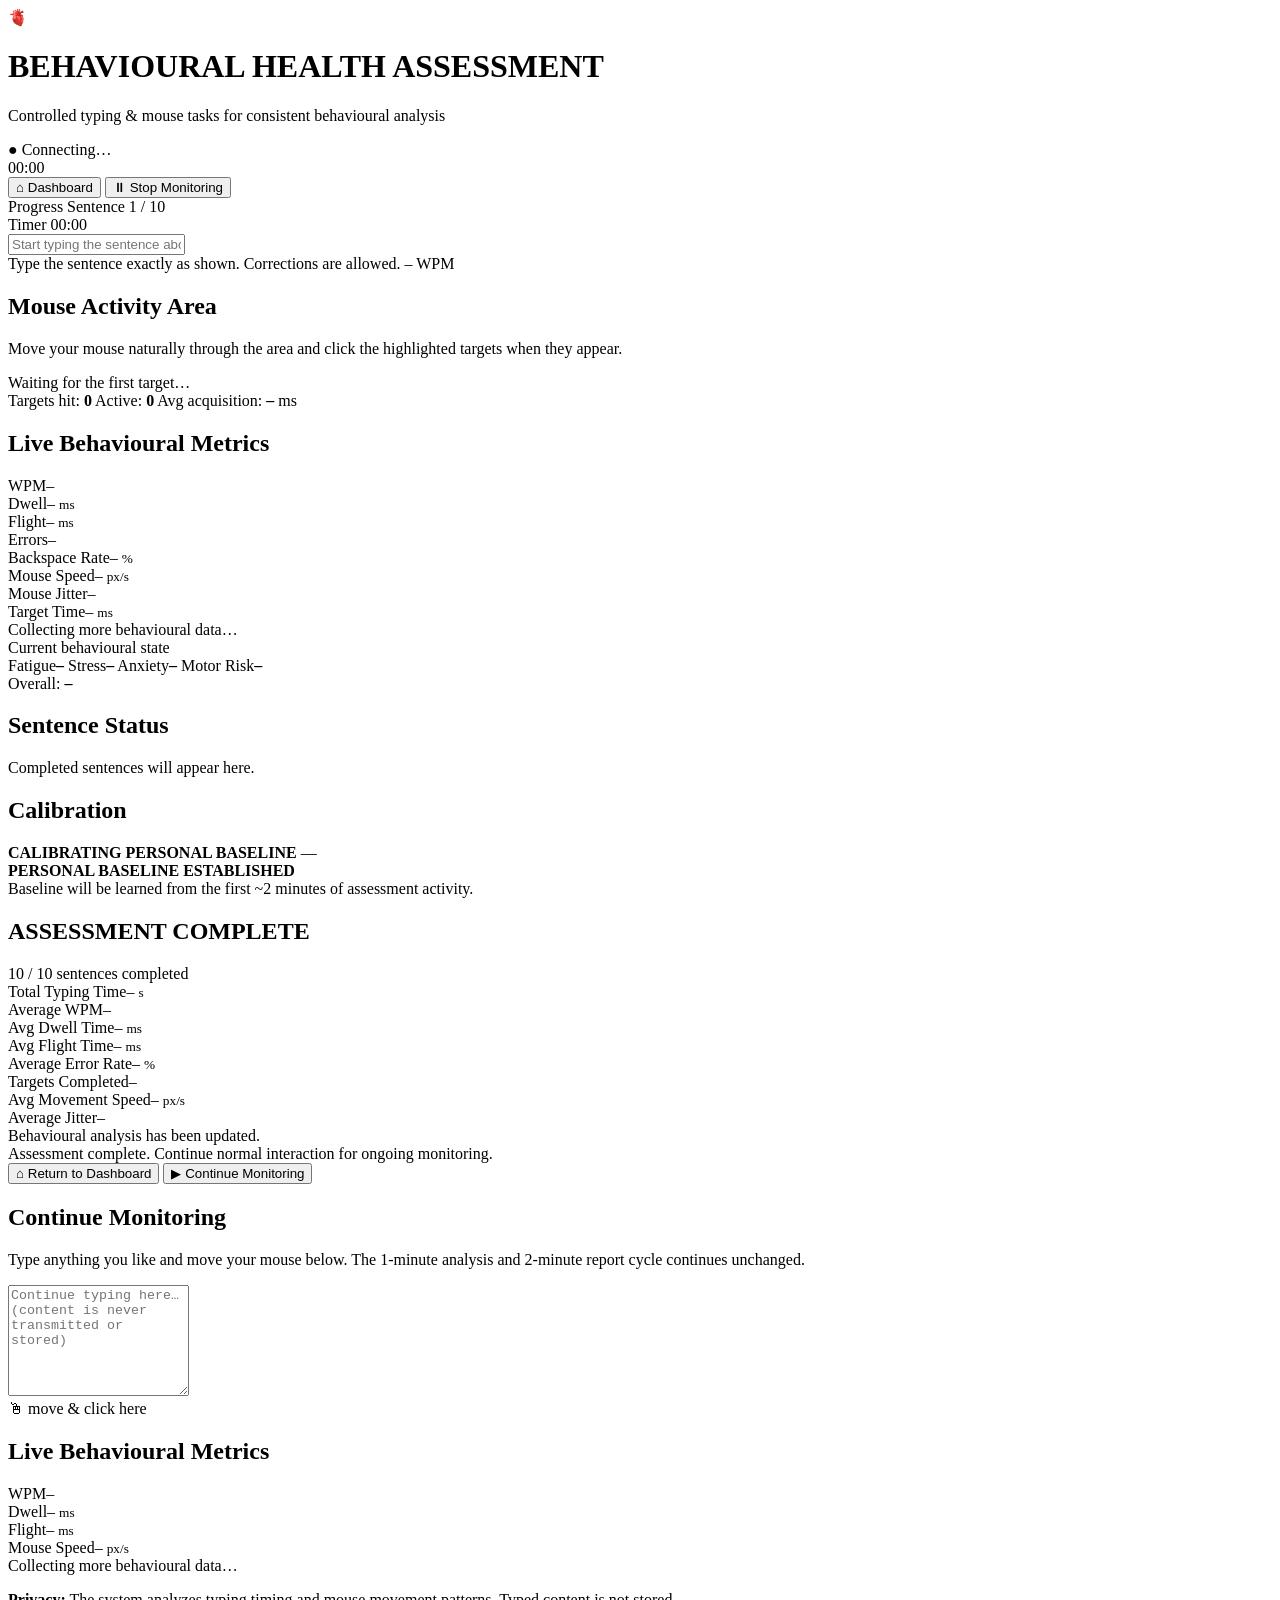
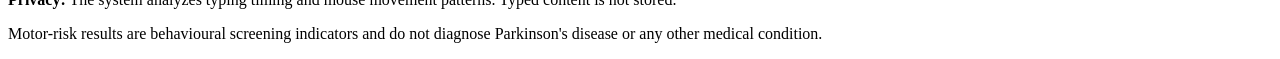
==== AI_Health_Monitor/frontend/assessment.html @ a9d5ce47 "Initial commit" ====
<!DOCTYPE html>
<html lang="en">
<head>
<meta charset="UTF-8">
<meta name="viewport" content="width=device-width, initial-scale=1.0">
<title>Behavioural Health Assessment</title>
<link rel="stylesheet" href="/style.css">
<link rel="stylesheet" href="/assessment.css">
</head>
<body class="assessment-body">

<header class="topbar">
  <div class="brand">
    <div class="brand-icon">🫀</div>
    <div>
      <h1>BEHAVIOURAL HEALTH ASSESSMENT</h1>
      <p class="subtitle">Controlled typing &amp; mouse tasks for consistent behavioural analysis</p>
    </div>
  </div>
  <div class="header-right">
    <div id="status-pill" class="status-pill idle"><span class="dot"></span><span id="status-text">● Connecting…</span></div>
    <div id="session-clock" class="session-clock">00:00</div>
    <button id="btn-dashboard" class="btn">⌂ Dashboard</button>
    <button id="btn-stop-assessment" class="btn danger">⏸ Stop Monitoring</button>
  </div>
</header>

<!-- ======================= ASSESSMENT VIEW ======================= -->
<main id="view-assessment" class="assessment-layout">

  <!-- LEFT: typing test -->
  <section class="col-main">

    <div class="card">
      <div class="assess-head">
        <div class="progress-block">
          <span class="progress-label">Progress</span>
          <span id="sentence-progress" class="progress-value">Sentence 1 / 10</span>
          <div class="progress-bar"><div id="progress-fill" class="progress-fill"></div></div>
        </div>
        <div class="timer-block">
          <span class="progress-label">Timer</span>
          <span id="assess-timer" class="assess-timer">00:00</span>
        </div>
      </div>

      <div class="sentence-stage">
        <div id="sentence-display" class="sentence-display" aria-label="Sentence to type"></div>
      </div>

      <div class="typing-input-wrap">
        <input id="typing-input" class="typing-input" type="text"
               autocomplete="off" autocorrect="off" autocapitalize="off"
               spellcheck="false" placeholder="Start typing the sentence above…">
        <div class="typing-hint-row">
          <span id="typing-feedback" class="typing-hint">Type the sentence exactly as shown. Corrections are allowed.</span>
          <span id="wpm-live" class="wpm-live">– WPM</span>
        </div>
      </div>
    </div>

    <div class="card">
      <h2>Mouse Activity Area</h2>
      <p class="hint">Move your mouse naturally through the area and click the highlighted targets when they appear.</p>
      <div id="mouse-area" class="mouse-area assess-mouse">
        <div id="target-layer"></div>
        <div id="mouse-hint" class="mouse-hint">Waiting for the first target…</div>
      </div>
      <div class="target-stats">
        <span>Targets hit: <b id="targets-hit">0</b></span>
        <span>Active: <b id="targets-active">0</b></span>
        <span>Avg acquisition: <b id="avg-acq">–</b> ms</span>
      </div>
    </div>

  </section>

  <!-- RIGHT: live metrics + per-sentence status -->
  <section class="col-side">

    <div class="card">
      <h2>Live Behavioural Metrics</h2>
      <div class="metrics-grid">
        <div class="metric"><span class="m-label">WPM</span><span class="m-value"><span id="m-wpm">–</span></span></div>
        <div class="metric"><span class="m-label">Dwell</span><span class="m-value"><span id="m-dwell">–</span> <small>ms</small></span></div>
        <div class="metric"><span class="m-label">Flight</span><span class="m-value"><span id="m-flight">–</span> <small>ms</small></span></div>
        <div class="metric"><span class="m-label">Errors</span><span class="m-value"><span id="m-errors">–</span></span></div>
        <div class="metric"><span class="m-label">Backspace Rate</span><span class="m-value"><span id="m-backspace">–</span> <small>%</small></span></div>
        <div class="metric"><span class="m-label">Mouse Speed</span><span class="m-value"><span id="m-mspeed">–</span> <small>px/s</small></span></div>
        <div class="metric"><span class="m-label">Mouse Jitter</span><span class="m-value"><span id="m-jitter">–</span></span></div>
        <div class="metric"><span class="m-label">Target Time</span><span class="m-value"><span id="m-acq">–</span> <small>ms</small></span></div>
      </div>
      <div id="collecting-msg" class="collecting">Collecting more behavioural data…</div>
      <div id="assess-current" class="assess-current hidden">
        <div class="ac-title">Current behavioural state</div>
        <div class="ac-grid">
          <span>Fatigue</span><b id="ac-fatigue">–</b>
          <span>Stress</span><b id="ac-stress">–</b>
          <span>Anxiety</span><b id="ac-anxiety">–</b>
          <span>Motor Risk</span><b id="ac-motor">–</b>
        </div>
        <div class="ac-overall">Overall: <b id="ac-overall">–</b></div>
      </div>
    </div>

    <div class="card">
      <h2>Sentence Status</h2>
      <div id="sentence-log" class="sentence-log">
        <div class="collecting visible">Completed sentences will appear here.</div>
      </div>
    </div>

    <div class="card">
      <h2>Calibration</h2>
      <div id="calib-banner" class="banner calibrating hidden">
        <strong>CALIBRATING PERSONAL BASELINE</strong> — <span id="calib-countdown"></span>
      </div>
      <div id="calib-done" class="banner established hidden">
        <strong>PERSONAL BASELINE ESTABLISHED</strong>
      </div>
      <div id="calib-none" class="hint">Baseline will be learned from the first ~2 minutes of assessment activity.</div>
    </div>

  </section>
</main>

<!-- ======================= COMPLETION VIEW ======================= -->
<main id="view-complete" class="assessment-layout hidden">
  <section class="col-main">
    <div class="card complete-card">
      <h2 class="complete-title">ASSESSMENT COMPLETE</h2>
      <div id="complete-progress" class="complete-progress">10 / 10 sentences completed</div>

      <div class="metrics-grid complete-metrics">
        <div class="metric"><span class="m-label">Total Typing Time</span><span class="m-value"><span id="c-time">–</span> <small>s</small></span></div>
        <div class="metric"><span class="m-label">Average WPM</span><span class="m-value"><span id="c-wpm">–</span></span></div>
        <div class="metric"><span class="m-label">Avg Dwell Time</span><span class="m-value"><span id="c-dwell">–</span> <small>ms</small></span></div>
        <div class="metric"><span class="m-label">Avg Flight Time</span><span class="m-value"><span id="c-flight">–</span> <small>ms</small></span></div>
        <div class="metric"><span class="m-label">Average Error Rate</span><span class="m-value"><span id="c-errors">–</span> <small>%</small></span></div>
        <div class="metric"><span class="m-label">Targets Completed</span><span class="m-value"><span id="c-targets">–</span></span></div>
        <div class="metric"><span class="m-label">Avg Movement Speed</span><span class="m-value"><span id="c-mspeed">–</span> <small>px/s</small></span></div>
        <div class="metric"><span class="m-label">Average Jitter</span><span class="m-value"><span id="c-jitter">–</span></span></div>
      </div>

      <div class="complete-msg">Behavioural analysis has been updated.</div>
      <div class="complete-msg subtle">Assessment complete. Continue normal interaction for ongoing monitoring.</div>

      <div class="complete-actions">
        <button id="btn-return" class="btn primary">⌂ Return to Dashboard</button>
        <button id="btn-continue" class="btn">▶ Continue Monitoring</button>
      </div>
    </div>
  </section>
</main>

<!-- ======================= CONTINUE (FREE) VIEW ======================= -->
<main id="view-continue" class="assessment-layout hidden">
  <section class="col-main">
    <div class="card">
      <h2>Continue Monitoring</h2>
      <p class="hint">Type anything you like and move your mouse below. The 1-minute analysis and 2-minute report cycle continues unchanged.</p>
      <textarea id="free-typing" rows="7" placeholder="Continue typing here… (content is never transmitted or stored)"></textarea>
      <div id="mouse-area-free" class="mouse-area">
        <div class="mouse-hint">🖱 move &amp; click here</div>
      </div>
    </div>
  </section>
  <section class="col-side">
    <div class="card">
      <h2>Live Behavioural Metrics</h2>
      <div class="metrics-grid">
        <div class="metric"><span class="m-label">WPM</span><span class="m-value"><span id="f-wpm">–</span></span></div>
        <div class="metric"><span class="m-label">Dwell</span><span class="m-value"><span id="f-dwell">–</span> <small>ms</small></span></div>
        <div class="metric"><span class="m-label">Flight</span><span class="m-value"><span id="f-flight">–</span> <small>ms</small></span></div>
        <div class="metric"><span class="m-label">Mouse Speed</span><span class="m-value"><span id="f-mspeed">–</span> <small>px/s</small></span></div>
      </div>
      <div id="collecting-msg-free" class="collecting">Collecting more behavioural data…</div>
    </div>
  </section>
</main>

<footer class="footer">
  <p><strong>Privacy:</strong> The system analyzes typing timing and mouse movement patterns. Typed content is not stored.</p>
  <p class="disclaimer">Motor-risk results are behavioural screening indicators and do not diagnose Parkinson's disease or any other medical condition.</p>
</footer>

<script src="/assessment.js"></script>
</body>
</html>
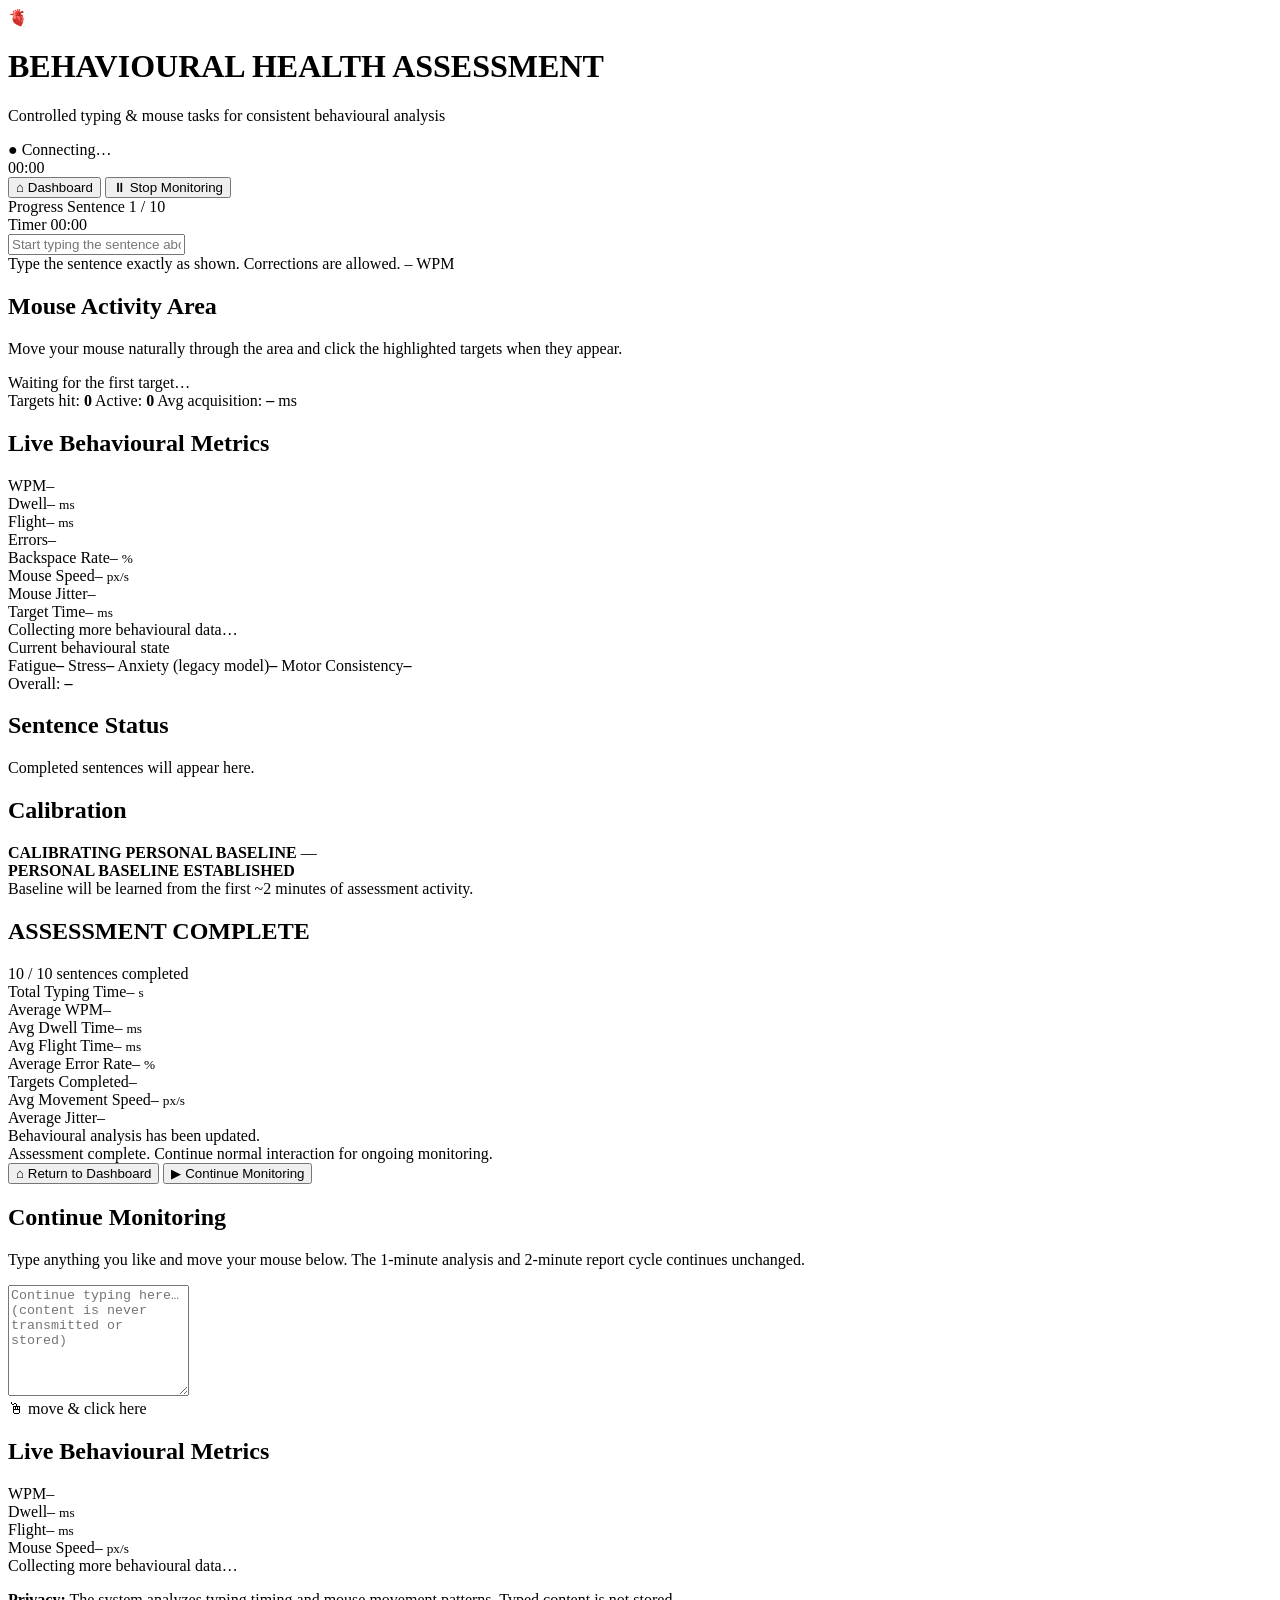
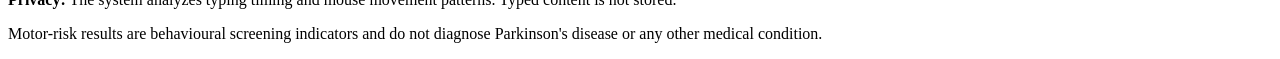
==== commit 0b4f9df0: "Initial commit" ====
--- a/AI_Health_Monitor/frontend/assessment.html
+++ b/AI_Health_Monitor/frontend/assessment.html
@@ -96,8 +96,8 @@
         <div class="ac-grid">
           <span>Fatigue</span><b id="ac-fatigue">–</b>
           <span>Stress</span><b id="ac-stress">–</b>
-          <span>Anxiety</span><b id="ac-anxiety">–</b>
-          <span>Motor Risk</span><b id="ac-motor">–</b>
+          <span>Anxiety (legacy model)</span><b id="ac-anxiety">–</b>
+          <span>Motor Consistency</span><b id="ac-motor">–</b>
         </div>
         <div class="ac-overall">Overall: <b id="ac-overall">–</b></div>
       </div>
